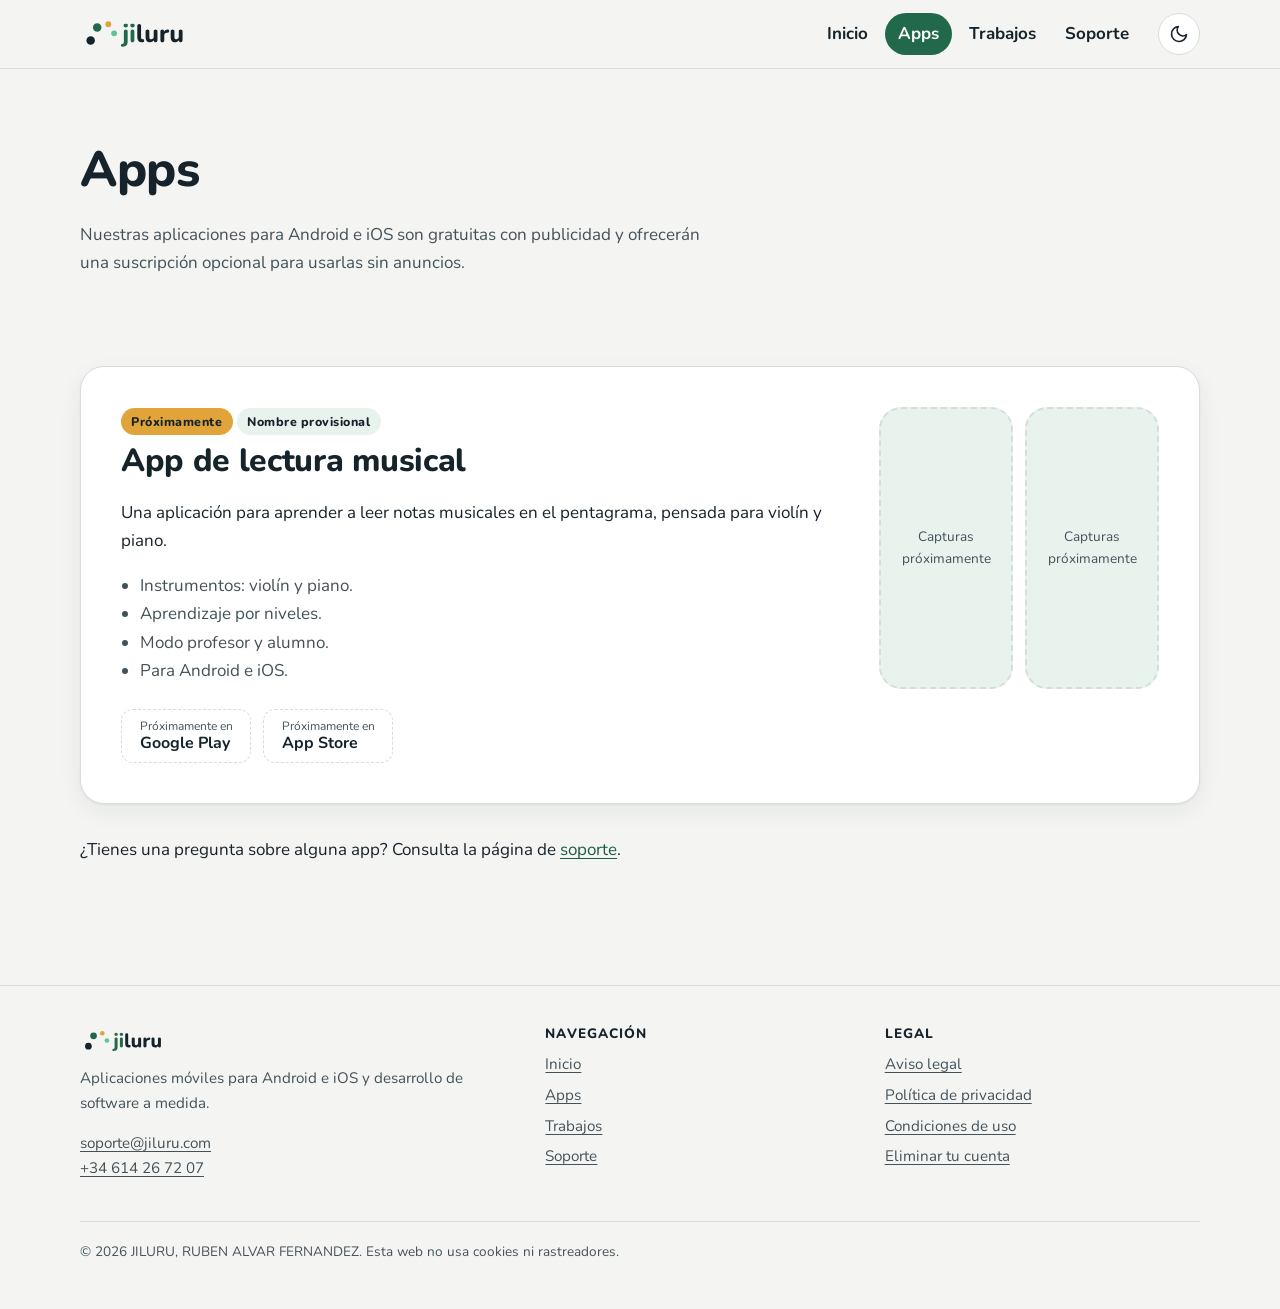
==== apps/index.html @ 8b1d1f9a "Web JILURU v3" ====
<!DOCTYPE html>
<html lang="es">
<head>
  <meta charset="utf-8">
  <meta name="viewport" content="width=device-width, initial-scale=1">
  <title>Apps | JILURU</title>
  <meta name="description" content="Las aplicaciones móviles de JILURU para Android e iOS: lectura musical para violín y piano y más.">
  <link rel="canonical" href="https://jiluru.com/apps/">
  <!-- Idiomas: cuando exista la versión en inglés (carpeta /en/), descomenta la línea "en". -->
  <link rel="alternate" hreflang="es" href="https://jiluru.com/apps/">
  <!-- <link rel="alternate" hreflang="en" href="https://jiluru.com/en/apps/"> -->
  <link rel="alternate" hreflang="x-default" href="https://jiluru.com/apps/">

  <!-- Compartir en redes (Open Graph) -->
  <meta property="og:type" content="website">
  <meta property="og:site_name" content="JILURU">
  <meta property="og:locale" content="es_ES">
  <meta property="og:title" content="Apps | JILURU">
  <meta property="og:description" content="Las aplicaciones móviles de JILURU para Android e iOS: lectura musical para violín y piano y más.">
  <meta property="og:url" content="https://jiluru.com/apps/">
  <meta property="og:image" content="https://jiluru.com/assets/img/og-jiluru.png">
  <meta property="og:image:width" content="1200">
  <meta property="og:image:height" content="630">
  <meta property="og:image:alt" content="Logotipo de JILURU">
  <meta name="twitter:card" content="summary_large_image">

  <!-- Iconos -->
  <link rel="icon" href="../favicon.ico" sizes="32x32">
  <link rel="icon" href="../favicon.svg" type="image/svg+xml">
  <link rel="apple-touch-icon" href="../apple-touch-icon.png">
  <link rel="manifest" href="../site.webmanifest">
  <meta name="theme-color" content="#22684B">

  <link rel="stylesheet" href="../assets/css/estilos.css">
  <script>try{var t=localStorage.getItem("jiluru-tema");if(t)document.documentElement.setAttribute("data-tema",t)}catch(e){}</script>
  <script src="../assets/js/principal.js" defer></script>
</head>
<body>
  <a class="saltar" href="#contenido">Saltar al contenido</a>

  <header class="cabecera">
    <div class="contenedor">
      <a class="marca" href="../" aria-label="JILURU, ir al inicio">
        <img class="logo-claro" src="../assets/img/logo-jiluru.svg" alt="JILURU" width="110" height="38">
        <img class="logo-oscuro" src="../assets/img/logo-jiluru-oscuro.svg" alt="JILURU" width="110" height="38">
      </a>
      <nav class="menu" aria-label="Principal">
        <ul>
          <li><a href="../">Inicio</a></li>
          <li><a href="../apps/" aria-current="page">Apps</a></li>
          <li><a href="../trabajos/">Trabajos</a></li>
          <li><a href="../soporte/">Soporte</a></li>
        </ul>
      </nav>
      <button class="boton-tema" type="button" aria-pressed="false" title="Cambiar modo claro u oscuro">
        <span class="solo-lectores">Modo oscuro</span>
        <svg class="icono-luna" viewBox="0 0 24 24" fill="none" stroke="currentColor" stroke-width="2" stroke-linecap="round" stroke-linejoin="round" aria-hidden="true"><path d="M21 12.8A9 9 0 1 1 11.2 3a7 7 0 0 0 9.8 9.8z"/></svg>
        <svg class="icono-sol" viewBox="0 0 24 24" fill="none" stroke="currentColor" stroke-width="2" stroke-linecap="round" stroke-linejoin="round" aria-hidden="true"><circle cx="12" cy="12" r="4.5"/><path d="M12 2v2M12 20v2M4.9 4.9l1.4 1.4M17.7 17.7l1.4 1.4M2 12h2M20 12h2M4.9 19.1l1.4-1.4M17.7 6.3l1.4-1.4"/></svg>
      </button>
    </div>
  </header>

  <main id="contenido">
    <section class="seccion">
      <div class="contenedor">
        <h1>Apps</h1>
        <p class="subtitulo">Nuestras aplicaciones para Android e iOS son gratuitas con publicidad y ofrecerán una suscripción opcional para usarlas sin anuncios.</p>
      </div>
    </section>

    <section class="seccion" style="padding-top: 0;">
      <div class="contenedor">

        <!-- ===== FICHA DE APP: copia desde aquí hasta "FIN FICHA" para añadir otra app ===== -->
        <article class="ficha-app" id="lectura-musical">
          <div>
            <span class="chapa">Próximamente</span> <span class="chapa gris">Nombre provisional</span>
            <h2>App de lectura musical</h2>
            <p>Una aplicación para aprender a leer notas musicales en el pentagrama, pensada para violín y piano.</p>
            <ul>
              <li>Instrumentos: violín y piano.</li>
              <li>Aprendizaje por niveles.</li>
              <li>Modo profesor y alumno.</li>
              <li>Para Android e iOS.</li>
            </ul>
            <div class="botones" aria-label="Descarga (disponible próximamente)">
              <!-- Cuando la app esté publicada, cambia cada <span> por un enlace, por ejemplo:
                   <a class="boton" href="https://play.google.com/store/apps/details?id=TU.ID.DE.APP">Google Play</a> -->
              <span class="boton-tienda" aria-disabled="true"><small>Próximamente en</small><strong>Google Play</strong></span>
              <span class="boton-tienda" aria-disabled="true"><small>Próximamente en</small><strong>App Store</strong></span>
            </div>
          </div>
          <div class="capturas" aria-label="Capturas de pantalla">
            <!-- Cuando tengas capturas, súbelas a la carpeta assets/img/ y cambia cada <div class="movil"> por:
                 <div class="movil"><img src="../assets/img/NOMBRE-captura-1.png" alt="Descripción de la pantalla" loading="lazy"></div> -->
            <div class="movil">Capturas<br>próximamente</div>
            <div class="movil">Capturas<br>próximamente</div>
          </div>
        </article>
        <!-- ===== FIN FICHA ===== -->

        <p>¿Tienes una pregunta sobre alguna app? Consulta la página de <a href="../soporte/">soporte</a>.</p>
      </div>
    </section>

  </main>

  <footer class="pie">
    <div class="contenedor">
      <div>
        <img class="logo-claro" src="../assets/img/logo-jiluru.svg" alt="JILURU" width="87" height="30" loading="lazy">
        <img class="logo-oscuro" src="../assets/img/logo-jiluru-oscuro.svg" alt="JILURU" width="87" height="30" loading="lazy">
        <p>Aplicaciones móviles para Android e iOS y desarrollo de software a medida.</p>
        <p><a href="mailto:soporte@jiluru.com">soporte@jiluru.com</a><br><a href="tel:+34614267207">+34 614 26 72 07</a></p>
      </div>
      <div>
        <h2>Navegación</h2>
        <ul>
          <li><a href="../">Inicio</a></li>
          <li><a href="../apps/">Apps</a></li>
          <li><a href="../trabajos/">Trabajos</a></li>
          <li><a href="../soporte/">Soporte</a></li>
        </ul>
      </div>
      <div>
        <h2>Legal</h2>
        <ul>
          <li><a href="../aviso-legal/">Aviso legal</a></li>
          <li><a href="../privacidad/">Política de privacidad</a></li>
          <li><a href="../condiciones/">Condiciones de uso</a></li>
          <li><a href="../eliminar-cuenta/">Eliminar tu cuenta</a></li>
        </ul>
      </div>
      <p class="legal-final">&copy; <span data-anio>2026</span> JILURU, RUBEN ALVAR FERNANDEZ. Esta web no usa cookies ni rastreadores.</p>
    </div>
  </footer>
</body>
</html>
---- assets/css/estilos.css ----
/* =========================================================
   JILURU - Hoja de estilos principal
   Colores de marca: ver variables en :root
   ========================================================= */

/* ---------- Fuente Nunito (alojada en la propia web, sin servicios externos) ---------- */
@font-face {
  font-family: "Nunito";
  font-style: normal;
  font-weight: 400;
  font-display: swap;
  src: url("../fonts/nunito-latin-400-normal.woff2") format("woff2");
}
@font-face {
  font-family: "Nunito";
  font-style: normal;
  font-weight: 700;
  font-display: swap;
  src: url("../fonts/nunito-latin-700-normal.woff2") format("woff2");
}
@font-face {
  font-family: "Nunito";
  font-style: normal;
  font-weight: 800;
  font-display: swap;
  src: url("../fonts/nunito-latin-800-normal.woff2") format("woff2");
}

/* ---------- Variables (modo claro) ---------- */
:root {
  --verde: #22684B;
  --tinta: #16232B;
  --ambar: #E0A43A;
  --menta: #5FC394;
  --menta-claro: #A9DFC5;
  --blanco-roto: #F4F5F2;

  --fondo: #F4F5F2;
  --superficie: #FFFFFF;
  --superficie-2: #E9F3EE;
  --texto: #16232B;
  --texto-suave: #43525A;
  --borde: #D5DED9;
  --enlace: #1D5C42;
  --acento: #22684B;
  --acento-texto: #FFFFFF;
  --sombra: 0 1px 2px rgba(22, 35, 43, .06), 0 8px 24px rgba(22, 35, 43, .06);
  --aviso-fondo: #FFF4DC;
  --aviso-borde: #E0A43A;

  --radio: 18px;
  --ancho: 1120px;
  color-scheme: light;
}

/* ---------- Modo oscuro (automático según el sistema, salvo que el usuario elija claro) ---------- */
@media (prefers-color-scheme: dark) {
  :root:not([data-tema="claro"]) {
    --fondo: #101A20;
    --superficie: #16232B;
    --superficie-2: #1C2E37;
    --texto: #F4F5F2;
    --texto-suave: #B9C6C0;
    --borde: #2A3C45;
    --enlace: #7FD3AB;
    --acento: #5FC394;
    --acento-texto: #10221A;
    --sombra: 0 1px 2px rgba(0, 0, 0, .3), 0 8px 24px rgba(0, 0, 0, .25);
    --aviso-fondo: #33291A;
    --aviso-borde: #E0A43A;
    color-scheme: dark;
  }
}
/* Modo oscuro elegido manualmente con el botón */
:root[data-tema="oscuro"] {
  --fondo: #101A20;
  --superficie: #16232B;
  --superficie-2: #1C2E37;
  --texto: #F4F5F2;
  --texto-suave: #B9C6C0;
  --borde: #2A3C45;
  --enlace: #7FD3AB;
  --acento: #5FC394;
  --acento-texto: #10221A;
  --sombra: 0 1px 2px rgba(0, 0, 0, .3), 0 8px 24px rgba(0, 0, 0, .25);
  --aviso-fondo: #33291A;
  --aviso-borde: #E0A43A;
  color-scheme: dark;
}

/* ---------- Base ---------- */
*, *::before, *::after { box-sizing: border-box; }
html { -webkit-text-size-adjust: 100%; scroll-behavior: smooth; }
@media (prefers-reduced-motion: reduce) { html { scroll-behavior: auto; } * { transition: none !important; animation: none !important; } }
body {
  margin: 0;
  font-family: "Nunito", system-ui, -apple-system, "Segoe UI", Roboto, Arial, sans-serif;
  font-size: 1.0625rem;
  line-height: 1.65;
  color: var(--texto);
  background: var(--fondo);
}
img, svg { max-width: 100%; height: auto; display: block; }
a { color: var(--enlace); text-underline-offset: .18em; }
a:hover { text-decoration-thickness: 2px; }
:focus-visible { outline: 3px solid var(--ambar); outline-offset: 3px; border-radius: 6px; }
h1, h2, h3 { line-height: 1.2; font-weight: 800; letter-spacing: -.01em; }
h1 { font-size: clamp(2rem, 4.5vw, 3.1rem); margin: 0 0 .5em; }
h2 { font-size: clamp(1.5rem, 3vw, 2rem); margin: 2em 0 .6em; }
h3 { font-size: 1.25rem; margin: 1.6em 0 .5em; }
p, ul, ol { margin: 0 0 1em; }
.contenedor { width: min(100% - 2.5rem, var(--ancho)); margin-inline: auto; }
.texto-largo { max-width: 46rem; }
.solo-lectores {
  position: absolute !important; width: 1px; height: 1px; padding: 0; margin: -1px;
  overflow: hidden; clip: rect(0, 0, 0, 0); white-space: nowrap; border: 0;
}
.saltar {
  position: absolute; left: 1rem; top: -4rem; z-index: 100;
  background: var(--acento); color: var(--acento-texto); padding: .6rem 1rem; border-radius: 10px; font-weight: 700;
}
.saltar:focus { top: 1rem; }

/* ---------- Cabecera ---------- */
.cabecera {
  position: sticky; top: 0; z-index: 50;
  background: color-mix(in srgb, var(--fondo) 88%, transparent);
  backdrop-filter: saturate(1.4) blur(10px);
  -webkit-backdrop-filter: saturate(1.4) blur(10px);
  border-bottom: 1px solid var(--borde);
}
.cabecera .contenedor { display: flex; align-items: center; gap: 1rem; min-height: 68px; flex-wrap: wrap; }
.marca { display: inline-flex; align-items: center; margin-right: auto; padding: .4rem 0; }
.marca img { height: 38px; width: auto; }
.logo-oscuro { display: none !important; }
:root[data-tema="oscuro"] .logo-claro { display: none !important; }
:root[data-tema="oscuro"] .logo-oscuro { display: block !important; }
@media (prefers-color-scheme: dark) {
  :root:not([data-tema="claro"]) .logo-claro { display: none !important; }
  :root:not([data-tema="claro"]) .logo-oscuro { display: block !important; }
}
.menu ul { list-style: none; display: flex; gap: .25rem; margin: 0; padding: 0; }
.menu a {
  display: block; padding: .45rem .8rem; border-radius: 999px;
  color: var(--texto); text-decoration: none; font-weight: 700;
}
.menu a:hover { background: var(--superficie-2); }
.menu a[aria-current="page"] { background: var(--acento); color: var(--acento-texto); }
.boton-tema {
  border: 1px solid var(--borde); background: var(--superficie); color: var(--texto);
  width: 42px; height: 42px; border-radius: 50%; cursor: pointer; display: grid; place-items: center;
}
.boton-tema svg { width: 20px; height: 20px; }
.boton-tema .icono-sol { display: none; }
:root[data-tema="oscuro"] .boton-tema .icono-sol { display: block; }
:root[data-tema="oscuro"] .boton-tema .icono-luna { display: none; }
@media (prefers-color-scheme: dark) {
  :root:not([data-tema="claro"]) .boton-tema .icono-sol { display: block; }
  :root:not([data-tema="claro"]) .boton-tema .icono-luna { display: none; }
}
@media (max-width: 720px) {
  .menu { order: 3; width: 100%; overflow-x: auto; padding-bottom: .5rem; }
  .menu ul { gap: .15rem; }
  .menu a { padding: .4rem .7rem; white-space: nowrap; }
}

/* ---------- Portada (hero) ---------- */
.portada { padding: clamp(3rem, 8vw, 6rem) 0 clamp(2.5rem, 6vw, 4.5rem); position: relative; overflow: hidden; }
.portada .contenedor { display: grid; grid-template-columns: 1.25fr .75fr; gap: 2rem; align-items: center; }
.portada .entradilla { font-size: clamp(1.1rem, 2vw, 1.3rem); color: var(--texto-suave); max-width: 36rem; }
.etiqueta-sup { display: inline-block; font-weight: 800; font-size: .85rem; letter-spacing: .08em; text-transform: uppercase; color: var(--enlace); margin-bottom: .8rem; }
.puntos { position: relative; aspect-ratio: 1; max-width: 340px; justify-self: end; width: 100%; }
.puntos span { position: absolute; border-radius: 50%; }
.puntos .p1 { width: 36%; height: 36%; left: 2%;  top: 58%; background: var(--tinta); }
.puntos .p2 { width: 36%; height: 36%; left: 22%; top: 12%; background: var(--verde); }
.puntos .p3 { width: 25%; height: 25%; left: 60%; top: 2%;  background: var(--ambar); }
.puntos .p4 { width: 25%; height: 25%; left: 72%; top: 40%; background: var(--menta); }
:root[data-tema="oscuro"] .puntos .p1 { background: var(--blanco-roto); }
@media (prefers-color-scheme: dark) { :root:not([data-tema="claro"]) .puntos .p1 { background: var(--blanco-roto); } }
@media (max-width: 760px) {
  .portada .contenedor { grid-template-columns: 1fr; }
  .puntos { max-width: 180px; justify-self: start; order: -1; }
}

/* ---------- Botones ---------- */
.botones { display: flex; flex-wrap: wrap; gap: .75rem; margin-top: 1.5rem; }
.boton {
  display: inline-flex; align-items: center; gap: .5rem; padding: .8rem 1.3rem; border-radius: 999px;
  font-weight: 800; text-decoration: none; border: 2px solid var(--acento);
  background: var(--acento); color: var(--acento-texto);
}
.boton:hover { filter: brightness(1.08); }
.boton.secundario { background: transparent; color: var(--texto); border-color: var(--borde); }
.boton.secundario:hover { border-color: var(--acento); }
.boton-tienda {
  display: inline-flex; flex-direction: column; line-height: 1.2; padding: .6rem 1.1rem; border-radius: 12px;
  border: 1px dashed var(--borde); color: var(--texto-suave); background: var(--superficie);
  cursor: not-allowed; user-select: none;
}
.boton-tienda small { font-size: .75rem; }
.boton-tienda strong { font-size: 1rem; color: var(--texto); }

/* ---------- Secciones y tarjetas ---------- */
.seccion { padding: clamp(2.5rem, 6vw, 4.5rem) 0; }
.seccion.alterna { background: var(--superficie-2); }
.seccion > .contenedor > h2:first-child { margin-top: 0; }
.subtitulo { color: var(--texto-suave); max-width: 40rem; margin-top: -.3rem; }
.rejilla { display: grid; gap: 1.25rem; grid-template-columns: repeat(auto-fill, minmax(280px, 1fr)); margin-top: 1.75rem; }
.tarjeta {
  background: var(--superficie); border: 1px solid var(--borde); border-radius: var(--radio);
  padding: 1.5rem; box-shadow: var(--sombra); display: flex; flex-direction: column; gap: .4rem;
}
.tarjeta h3 { margin: .2rem 0 .2rem; }
.tarjeta p { color: var(--texto-suave); margin: 0; }
.tarjeta .pie-tarjeta { margin-top: auto; padding-top: 1rem; }
.icono-app {
  width: 56px; height: 56px; border-radius: 14px; display: grid; place-items: center;
  background: var(--superficie-2); color: var(--verde); margin-bottom: .4rem;
}
:root[data-tema="oscuro"] .icono-app { color: var(--menta); }
@media (prefers-color-scheme: dark) { :root:not([data-tema="claro"]) .icono-app { color: var(--menta); } }
.icono-app svg { width: 30px; height: 30px; }
.chapa {
  display: inline-block; align-self: flex-start; font-size: .78rem; font-weight: 800; letter-spacing: .04em;
  padding: .2rem .65rem; border-radius: 999px; background: var(--ambar); color: var(--tinta);
}
.chapa.plantilla { background: transparent; border: 2px dashed var(--ambar); color: var(--texto); }
.chapa.gris { background: var(--superficie-2); color: var(--texto); }

/* ---------- Ficha de app ---------- */
.ficha-app {
  display: grid; grid-template-columns: 1fr 280px; gap: 2rem; align-items: start;
  background: var(--superficie); border: 1px solid var(--borde); border-radius: calc(var(--radio) + 6px);
  padding: clamp(1.5rem, 4vw, 2.5rem); box-shadow: var(--sombra); margin-bottom: 2rem; scroll-margin-top: 90px;
}
.ficha-app h2 { margin-top: .4rem; }
.ficha-app ul { padding-left: 1.2rem; color: var(--texto-suave); }
.capturas { display: flex; gap: .75rem; }
.movil {
  flex: 1; aspect-ratio: 9 / 19; border-radius: 22px; border: 2px dashed var(--borde);
  display: grid; place-items: center; text-align: center; padding: .75rem; font-size: .85rem; color: var(--texto-suave);
  background: var(--superficie-2);
}
.movil img { border-radius: 20px; width: 100%; height: 100%; object-fit: cover; }
@media (max-width: 800px) { .ficha-app { grid-template-columns: 1fr; } .capturas { max-width: 320px; } }

/* ---------- Llamada a la acción ---------- */
.llamada {
  background: var(--verde); color: #FFFFFF; border-radius: calc(var(--radio) + 8px);
  padding: clamp(2rem, 5vw, 3rem); display: flex; flex-wrap: wrap; gap: 1.5rem; align-items: center; justify-content: space-between;
}
.llamada h2 { margin: 0 0 .3rem; color: #FFFFFF; }
.llamada p { margin: 0; color: #E3F2EA; }
.llamada .boton { background: var(--ambar); border-color: var(--ambar); color: var(--tinta); }

/* ---------- Preguntas frecuentes ---------- */
.faq details {
  background: var(--superficie); border: 1px solid var(--borde); border-radius: 14px;
  padding: 0 1.2rem; margin-bottom: .75rem;
}
.faq summary { cursor: pointer; font-weight: 800; padding: 1rem 0; list-style-position: outside; }
.faq details[open] summary { border-bottom: 1px solid var(--borde); margin-bottom: .8rem; }
.faq details > *:last-child { margin-bottom: 1rem; }

/* ---------- Textos legales ---------- */
.legal { padding: clamp(2rem, 5vw, 3.5rem) 0 4rem; }
.legal h2 { font-size: 1.4rem; margin-top: 2.2em; }
.legal h3 { font-size: 1.1rem; }
.legal table { border-collapse: collapse; width: 100%; margin: 0 0 1.2rem; font-size: .95rem; }
.legal th, .legal td { border: 1px solid var(--borde); padding: .6rem .7rem; text-align: left; vertical-align: top; }
.legal th { background: var(--superficie-2); }
.tabla-scroll { overflow-x: auto; }
.fecha { color: var(--texto-suave); font-size: .95rem; }
.indice { background: var(--superficie); border: 1px solid var(--borde); border-radius: 14px; padding: 1rem 1.4rem; margin: 1.5rem 0; }
.indice ol { margin: 0; padding-left: 1.2rem; }

/* Marcadores de contenido pendiente: SE VEN A PROPÓSITO para que no se publiquen sin revisar */
.pendiente {
  background: var(--aviso-fondo); border: 2px dashed var(--aviso-borde); border-radius: 6px;
  padding: 0 .3rem; font-weight: 700;
}
.nota-revision {
  background: var(--aviso-fondo); border-left: 5px solid var(--aviso-borde); border-radius: 10px;
  padding: .9rem 1.1rem; margin: 1rem 0 1.4rem; font-size: .95rem;
}

/* ---------- Pie ---------- */
.pie { border-top: 1px solid var(--borde); padding: 2.5rem 0 2rem; margin-top: 2rem; font-size: .95rem; color: var(--texto-suave); }
.pie .contenedor { display: grid; gap: 1.5rem; grid-template-columns: 1.4fr 1fr 1fr; }
.pie img { height: 30px; width: auto; margin-bottom: .6rem; }
.pie h2 { font-size: .85rem; letter-spacing: .08em; text-transform: uppercase; margin: 0 0 .6rem; color: var(--texto); }
.pie ul { list-style: none; padding: 0; margin: 0; }
.pie li { margin-bottom: .35rem; }
.pie a { color: var(--texto-suave); }
.pie a:hover { color: var(--texto); }
.pie .legal-final { grid-column: 1 / -1; border-top: 1px solid var(--borde); padding-top: 1.2rem; font-size: .85rem; }
@media (max-width: 720px) { .pie .contenedor { grid-template-columns: 1fr; } }

/* ---------- Página 404 ---------- */
.error-404 { text-align: center; padding: 5rem 0; }
.error-404 .numero { font-size: clamp(4rem, 14vw, 8rem); font-weight: 800; color: var(--acento); line-height: 1; margin: 0; }
.error-404 .botones { justify-content: center; }
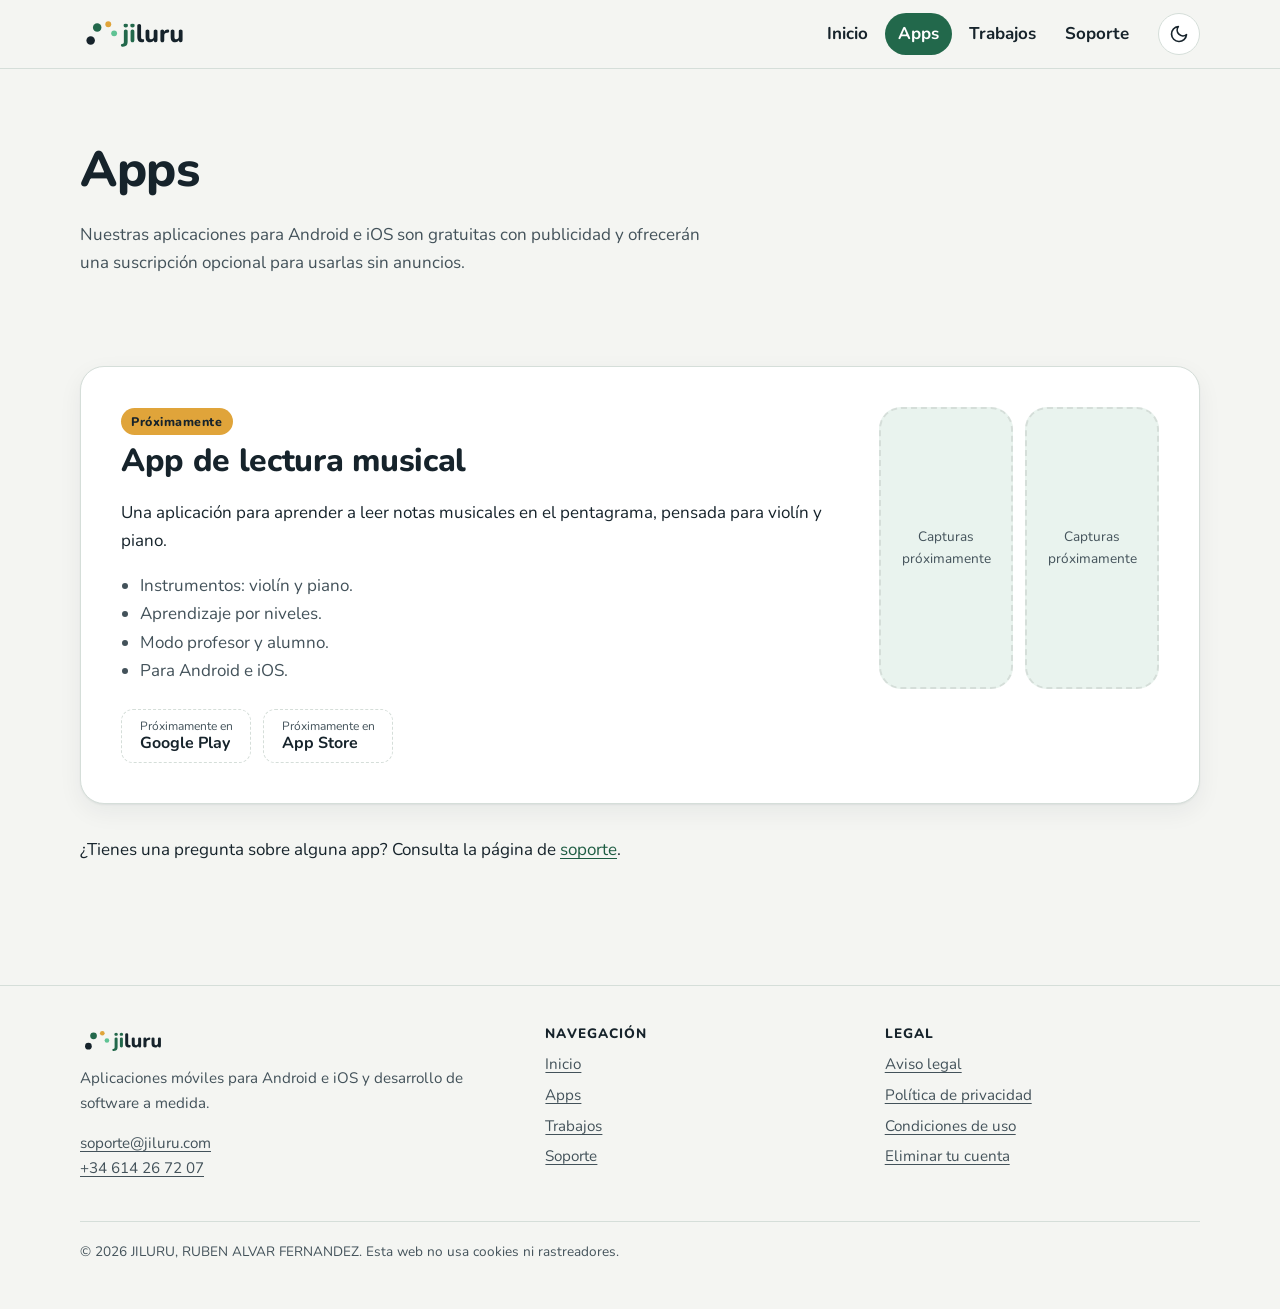
==== commit 3a53f663: "Web JILURU v4: textos definitivos" ====
--- a/apps/index.html
+++ b/apps/index.html
@@ -74,7 +74,7 @@
         <!-- ===== FICHA DE APP: copia desde aquí hasta "FIN FICHA" para añadir otra app ===== -->
         <article class="ficha-app" id="lectura-musical">
           <div>
-            <span class="chapa">Próximamente</span> <span class="chapa gris">Nombre provisional</span>
+            <span class="chapa">Próximamente</span>
             <h2>App de lectura musical</h2>
             <p>Una aplicación para aprender a leer notas musicales en el pentagrama, pensada para violín y piano.</p>
             <ul>
